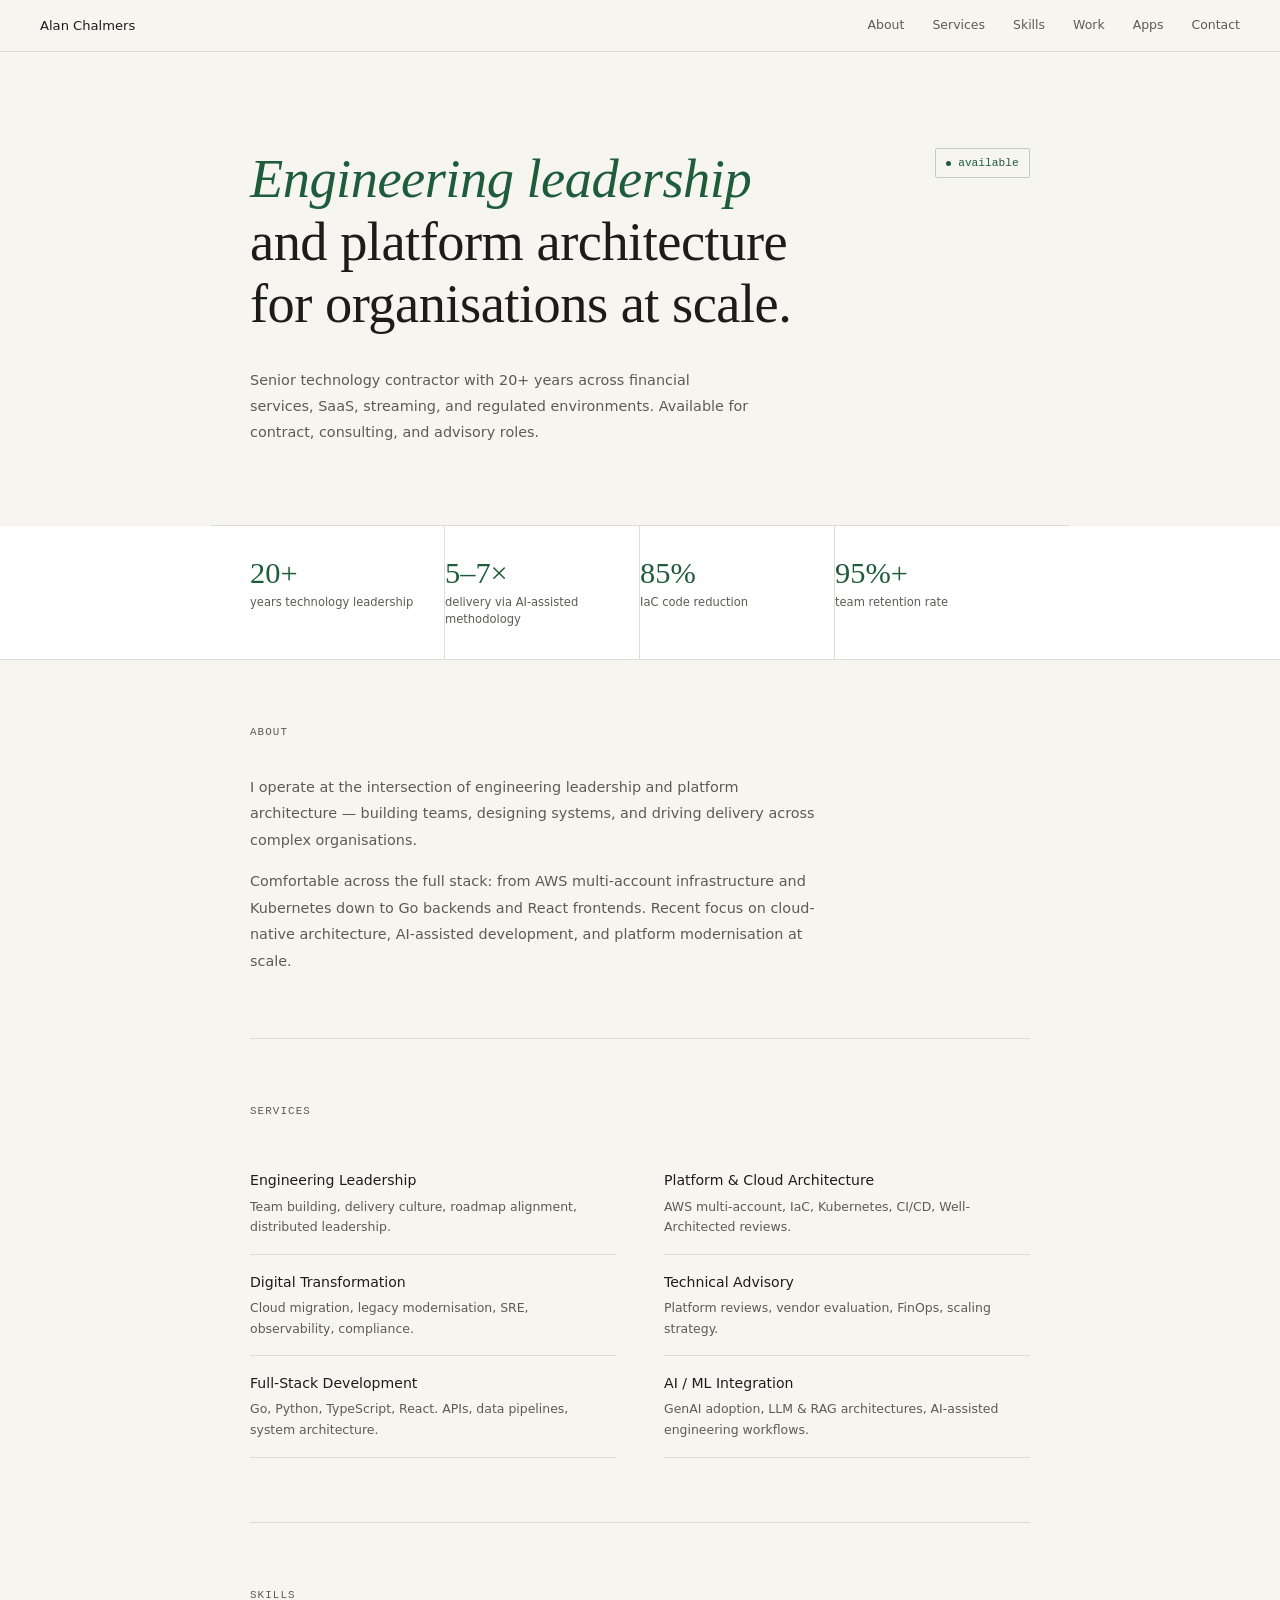
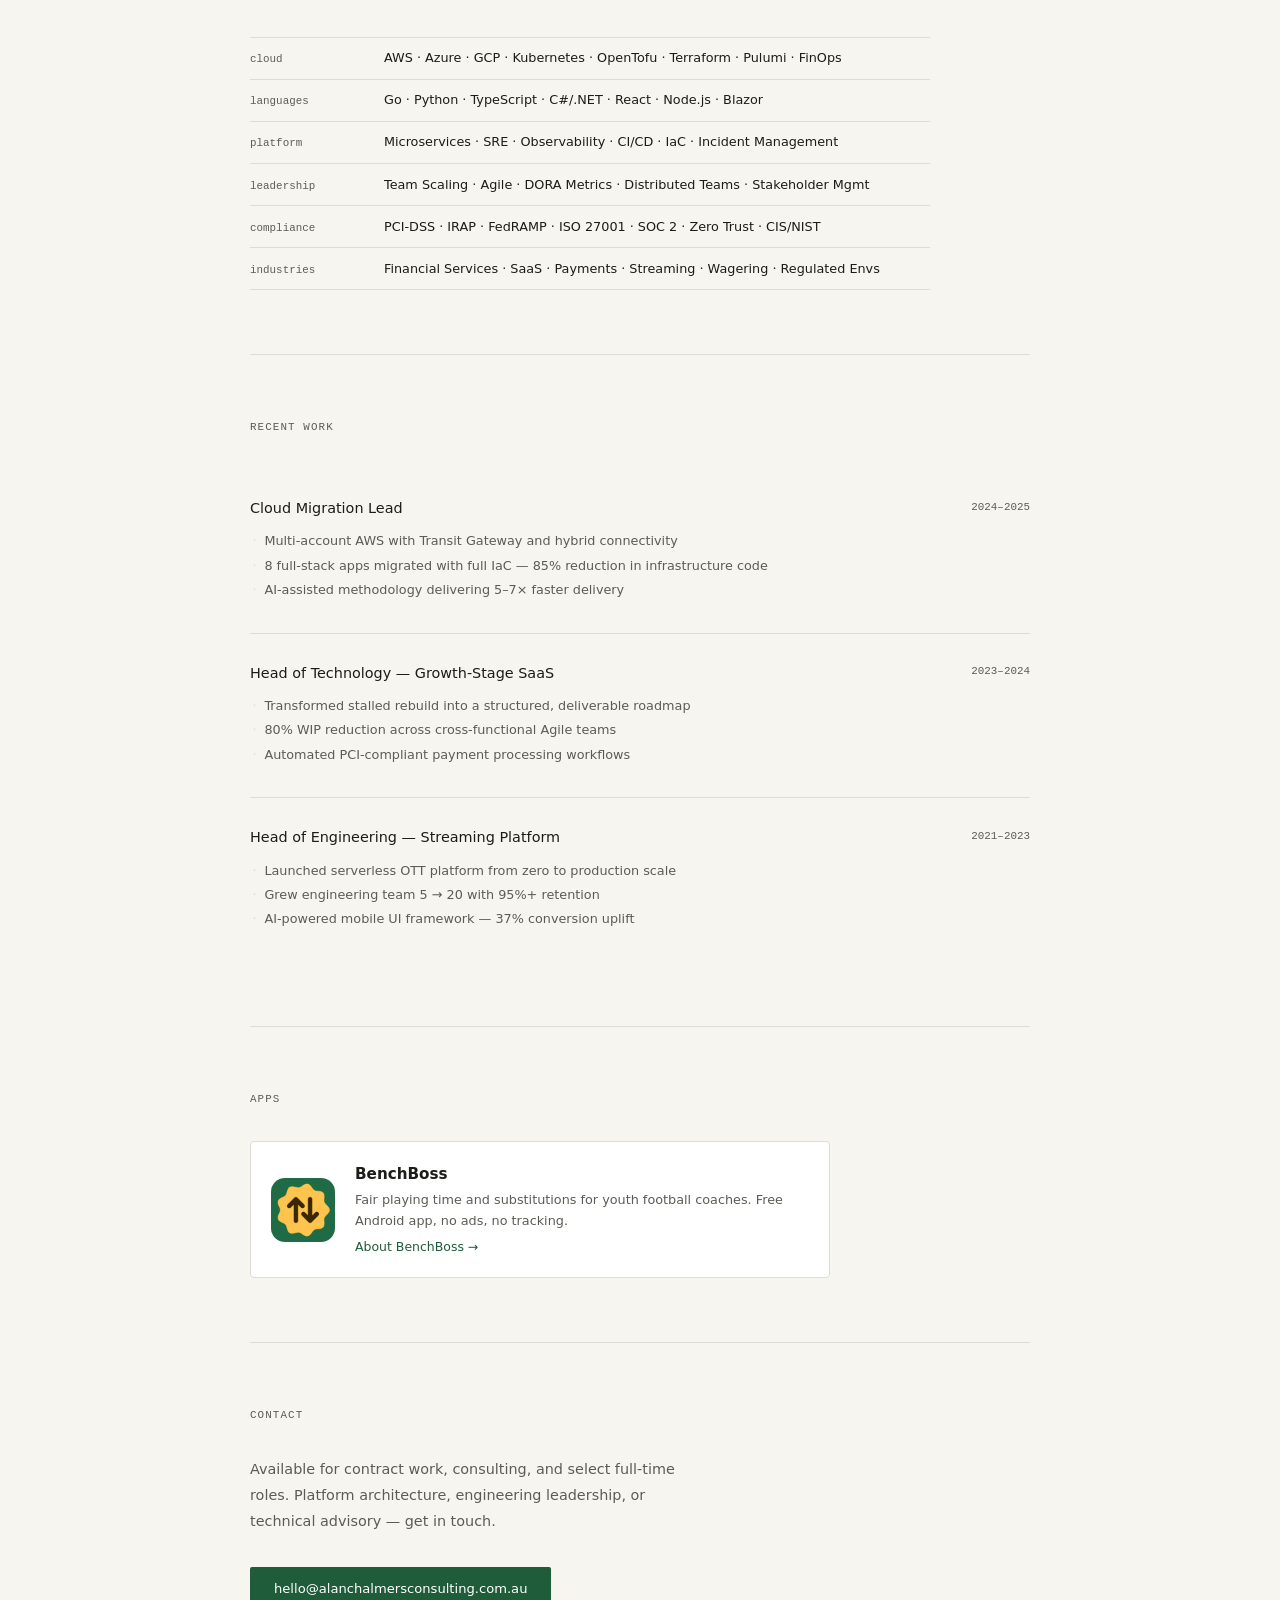
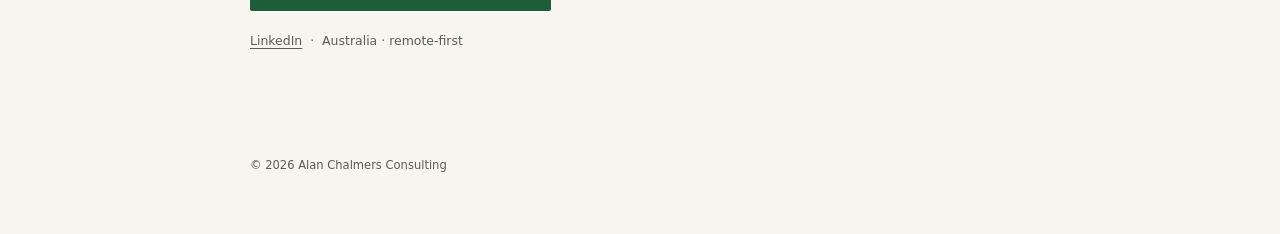
==== index.html @ 33524e74 "feat: add consulting home page and BenchBoss app and privacy pages Static site for alanchalmersconsu" ====
<!DOCTYPE html>
<html lang="en">
<head>
    <meta charset="UTF-8">
    <meta name="viewport" content="width=device-width, initial-scale=1.0">
    <title>Alan Chalmers — Engineering Leadership & Platform Architecture</title>
    <meta name="description" content="Senior technology contractor. Engineering leadership, platform architecture, cloud modernisation.">
    <link rel="stylesheet" href="/fonts/fonts.css">
    <style>
        :root {
            --bg:     #f6f5f0;
            --white:  #ffffff;
            --text:   #1c1c18;
            --muted:  #5c5c55;   /* ~6:1 on --bg */
            --faint:  #ddddd5;
            --accent: #1f5c3a;   /* forest green */
            --mono:   'JetBrains Mono', monospace;
        }

        * { margin: 0; padding: 0; box-sizing: border-box; }
        html { scroll-behavior: smooth; scroll-padding-top: 64px; }

        a:focus-visible, button:focus-visible {
            outline: 2px solid var(--accent);
            outline-offset: 3px;
            border-radius: 2px;
        }

        .skip-link {
            position: absolute; left: 1rem; top: -100px;
            background: var(--accent); color: #fff;
            padding: 0.5rem 1rem; z-index: 200; text-decoration: none;
            font-size: 0.85rem;
        }
        .skip-link:focus { top: 0.5rem; }

        @media (prefers-reduced-motion: reduce) {
            html { scroll-behavior: auto; }
            .dot { animation: none !important; }
        }

        body {
            font-family: 'Inter', -apple-system, system-ui, sans-serif;
            background: var(--bg);
            color: var(--text);
            font-size: 15px;
            line-height: 1.65;
        }

        /* ── Topbar ── */
        .topbar {
            position: sticky;
            top: 0;
            background: rgba(246,245,240,0.92);
            backdrop-filter: blur(8px);
            -webkit-backdrop-filter: blur(8px);
            border-bottom: 1px solid var(--faint);
            z-index: 100;
            padding: 0 2.5rem;
            display: flex;
            justify-content: space-between;
            align-items: center;
            height: 52px;
        }

        .topbar-name { font-size: 0.82rem; font-weight: 500; }

        .topbar-links { display: flex; gap: 1.75rem; }

        .topbar-links a {
            font-size: 0.78rem;
            color: var(--muted);
            text-decoration: none;
            transition: color 0.15s;
        }

        .topbar-links a:hover { color: var(--text); }

        /* ── Hero ── */
        .hero {
            max-width: 860px;
            margin: 0 auto;
            padding: 6rem 2.5rem 5rem;
            border-bottom: 1px solid var(--faint);
        }

        .hero-top {
            display: flex;
            justify-content: space-between;
            align-items: flex-start;
            gap: 2rem;
            margin-bottom: 2rem;
        }

        h1 {
            font-family: 'DM Serif Display', Georgia, serif;
            font-size: clamp(2.2rem, 4.5vw, 3.4rem);
            font-weight: 400;
            letter-spacing: -0.5px;
            line-height: 1.15;
            color: var(--text);
            max-width: 600px;
        }

        h1 em {
            font-style: italic;
            color: var(--accent);
        }

        .hero-sub {
            font-size: 0.9rem;
            color: var(--muted);
            max-width: 500px;
            line-height: 1.8;
        }

        .avail {
            display: inline-flex;
            align-items: center;
            gap: 0.45rem;
            font-family: var(--mono);
            font-size: 0.7rem;
            color: var(--accent);
            border: 1px solid rgba(31,92,58,0.25);
            padding: 0.3rem 0.65rem;
            border-radius: 2px;
            flex-shrink: 0;
        }

        .dot {
            width: 5px; height: 5px;
            border-radius: 50%;
            background: var(--accent);
            animation: blink 2.2s ease-in-out infinite;
        }

        @keyframes blink { 0%,100%{opacity:1} 50%{opacity:0.3} }

        /* ── Metrics band ── */
        .metrics-band {
            background: var(--white);
            border-bottom: 1px solid var(--faint);
        }

        .metrics-inner {
            max-width: 860px;
            margin: 0 auto;
            padding: 0 2.5rem;
            display: grid;
            grid-template-columns: repeat(4, 1fr);
        }

        .metric {
            padding: 2rem 1.5rem 2rem 0;
            border-right: 1px solid var(--faint);
        }

        .metric:first-child { padding-left: 0; }
        .metric:last-child { border-right: none; }

        .metric-val {
            font-family: 'DM Serif Display', Georgia, serif;
            font-size: 1.9rem;
            color: var(--accent);
            line-height: 1;
            margin-bottom: 0.35rem;
        }

        .metric-desc {
            font-size: 0.72rem;
            color: var(--muted);
            line-height: 1.4;
        }

        /* ── Content ── */
        .content { max-width: 860px; margin: 0 auto; padding: 0 2.5rem; }

        .section {
            padding: 4rem 0;
            border-bottom: 1px solid var(--faint);
        }

        .section:last-child { border-bottom: none; }

        .section-label {
            font-family: var(--mono);
            font-size: 0.68rem;
            letter-spacing: 0.1em;
            text-transform: uppercase;
            font-weight: 400;
            color: var(--muted);
            margin-bottom: 2rem;
        }

        .about-text { font-size: 0.9rem; color: var(--muted); line-height: 1.85; max-width: 580px; }
        .about-text + .about-text { margin-top: 0.9rem; }

        .svc-list { list-style: none; display: grid; grid-template-columns: 1fr 1fr; gap: 0 3rem; }

        .svc-item { padding: 1rem 0; border-bottom: 1px solid var(--faint); }

        .svc-name { font-size: 0.88rem; font-weight: 500; margin-bottom: 0.25rem; }

        .svc-desc { font-size: 0.78rem; color: var(--muted); line-height: 1.65; }

        .skill-rows { max-width: 680px; }

        .skill-row {
            display: flex;
            gap: 1.5rem;
            padding: 0.6rem 0;
            border-bottom: 1px solid var(--faint);
            font-size: 0.8rem;
            align-items: baseline;
        }

        .skill-row:first-child { border-top: 1px solid var(--faint); }

        .skill-key { font-family: var(--mono); font-size: 0.68rem; color: var(--muted); width: 110px; flex-shrink: 0; }

        .skill-val { color: var(--text); }

        .work-item { padding: 1.75rem 0; border-bottom: 1px solid var(--faint); display: grid; grid-template-columns: 1fr 90px; gap: 0 1.5rem; }
        .work-item:first-child { padding-top: 0; }
        .work-item:last-child { border-bottom: none; }

        .work-role { font-size: 0.9rem; font-weight: 500; margin-bottom: 0.65rem; }

        .work-period { font-family: var(--mono); font-size: 0.68rem; color: var(--muted); text-align: right; padding-top: 0.1rem; }

        .work-bullets { list-style: none; grid-column: 1; }

        .work-bullets li {
            font-size: 0.8rem;
            color: var(--muted);
            margin-bottom: 0.25rem;
            padding-left: 0.9rem;
            position: relative;
            line-height: 1.6;
        }

        .work-bullets li::before { content: "·"; position: absolute; left: 0.15rem; color: var(--faint); }

        .contact-intro { font-size: 0.9rem; color: var(--muted); line-height: 1.8; max-width: 460px; margin-bottom: 2rem; }

        .contact-btn {
            display: inline-block;
            font-size: 0.82rem;
            font-weight: 500;
            color: #fff;
            background: var(--accent);
            padding: 0.7rem 1.5rem;
            border: none;
            cursor: pointer;
            border-radius: 2px;
            transition: opacity 0.15s;
        }

        .contact-btn:hover { opacity: 0.85; }
        a.contact-btn { text-decoration: none; overflow-wrap: anywhere; max-width: 100%; }

        .contact-meta { margin-top: 1.25rem; font-size: 0.78rem; color: var(--muted); }

        .contact-meta a { color: var(--muted); text-decoration: underline; text-underline-offset: 3px; }

        /* ── Apps ── */
        .app-card {
            display: flex; gap: 1.25rem; align-items: center;
            max-width: 580px; padding: 1.25rem;
            background: var(--white); border: 1px solid var(--faint); border-radius: 4px;
            color: var(--text); text-decoration: none;
        }
        .app-card:hover { border-color: var(--accent); }
        .app-card img { width: 64px; height: 64px; border-radius: 14px; flex-shrink: 0; }
        .app-name { font-size: 0.95rem; font-weight: 600; margin-bottom: 0.2rem; }
        .app-desc { font-size: 0.8rem; color: var(--muted); line-height: 1.6; }
        .app-more { font-size: 0.78rem; color: var(--accent); margin-top: 0.35rem; font-weight: 500; }

        footer { max-width: 860px; margin: 0 auto; padding: 2.5rem 2.5rem 4rem; font-size: 0.72rem; color: var(--muted); }

        @media (max-width: 640px) {
            .topbar { padding: 0 1.25rem; }
            .topbar-links { gap: 1rem; }
            .topbar-links a:not(.keep) { display: none; }
            .app-card { align-items: flex-start; }
            .app-card img { width: 52px; height: 52px; border-radius: 12px; }
            .hero { padding: 4rem 1.5rem 3rem; }
            .hero-top { flex-direction: column; gap: 1rem; }
            .metrics-inner { grid-template-columns: 1fr 1fr; }
            .metric { padding: 1.5rem 1rem 1.5rem 0; }
            .content { padding: 0 1.5rem; }
            .svc-list { grid-template-columns: 1fr; }
            .work-item { grid-template-columns: 1fr; }
            .work-period { text-align: left; }
        }
    </style>
</head>
<body>

<a class="skip-link" href="#main">Skip to content</a>

<header class="topbar">
    <span class="topbar-name">Alan Chalmers</span>
    <nav class="topbar-links" aria-label="Sections">
        <a href="#about">About</a>
        <a href="#services">Services</a>
        <a href="#skills">Skills</a>
        <a href="#work">Work</a>
        <a href="#apps" class="keep">Apps</a>
        <a href="#contact" class="keep">Contact</a>
    </nav>
</header>

<main id="main">
<div class="hero">
    <div class="hero-top">
        <h1><em>Engineering leadership</em><br>and platform architecture<br>for organisations at scale.</h1>
        <div class="avail"><span class="dot"></span>available</div>
    </div>
    <p class="hero-sub">Senior technology contractor with 20+ years across financial services, SaaS, streaming, and regulated environments. Available for contract, consulting, and advisory roles.</p>
</div>

<div class="metrics-band">
    <div class="metrics-inner">
        <div class="metric"><div class="metric-val">20+</div><div class="metric-desc">years technology leadership</div></div>
        <div class="metric"><div class="metric-val">5–7×</div><div class="metric-desc">delivery via AI-assisted methodology</div></div>
        <div class="metric"><div class="metric-val">85%</div><div class="metric-desc">IaC code reduction</div></div>
        <div class="metric"><div class="metric-val">95%+</div><div class="metric-desc">team retention rate</div></div>
    </div>
</div>

<div class="content">

    <div class="section" id="about">
        <h2 class="section-label">About</h2>
        <p class="about-text">I operate at the intersection of engineering leadership and platform architecture — building teams, designing systems, and driving delivery across complex organisations.</p>
        <p class="about-text">Comfortable across the full stack: from AWS multi-account infrastructure and Kubernetes down to Go backends and React frontends. Recent focus on cloud-native architecture, AI-assisted development, and platform modernisation at scale.</p>
    </div>

    <div class="section" id="services">
        <h2 class="section-label">Services</h2>
        <ul class="svc-list">
            <li class="svc-item"><div class="svc-name">Engineering Leadership</div><div class="svc-desc">Team building, delivery culture, roadmap alignment, distributed leadership.</div></li>
            <li class="svc-item"><div class="svc-name">Platform & Cloud Architecture</div><div class="svc-desc">AWS multi-account, IaC, Kubernetes, CI/CD, Well-Architected reviews.</div></li>
            <li class="svc-item"><div class="svc-name">Digital Transformation</div><div class="svc-desc">Cloud migration, legacy modernisation, SRE, observability, compliance.</div></li>
            <li class="svc-item"><div class="svc-name">Technical Advisory</div><div class="svc-desc">Platform reviews, vendor evaluation, FinOps, scaling strategy.</div></li>
            <li class="svc-item"><div class="svc-name">Full-Stack Development</div><div class="svc-desc">Go, Python, TypeScript, React. APIs, data pipelines, system architecture.</div></li>
            <li class="svc-item"><div class="svc-name">AI / ML Integration</div><div class="svc-desc">GenAI adoption, LLM & RAG architectures, AI-assisted engineering workflows.</div></li>
        </ul>
    </div>

    <div class="section" id="skills">
        <h2 class="section-label">Skills</h2>
        <div class="skill-rows">
            <div class="skill-row"><span class="skill-key">cloud</span><span class="skill-val">AWS · Azure · GCP · Kubernetes · OpenTofu · Terraform · Pulumi · FinOps</span></div>
            <div class="skill-row"><span class="skill-key">languages</span><span class="skill-val">Go · Python · TypeScript · C#/.NET · React · Node.js · Blazor</span></div>
            <div class="skill-row"><span class="skill-key">platform</span><span class="skill-val">Microservices · SRE · Observability · CI/CD · IaC · Incident Management</span></div>
            <div class="skill-row"><span class="skill-key">leadership</span><span class="skill-val">Team Scaling · Agile · DORA Metrics · Distributed Teams · Stakeholder Mgmt</span></div>
            <div class="skill-row"><span class="skill-key">compliance</span><span class="skill-val">PCI-DSS · IRAP · FedRAMP · ISO 27001 · SOC 2 · Zero Trust · CIS/NIST</span></div>
            <div class="skill-row"><span class="skill-key">industries</span><span class="skill-val">Financial Services · SaaS · Payments · Streaming · Wagering · Regulated Envs</span></div>
        </div>
    </div>

    <div class="section" id="work">
        <h2 class="section-label">Recent Work</h2>
        <div class="work-item">
            <div class="work-role">Cloud Migration Lead</div>
            <div class="work-period">2024–2025</div>
            <ul class="work-bullets">
                <li>Multi-account AWS with Transit Gateway and hybrid connectivity</li>
                <li>8 full-stack apps migrated with full IaC — 85% reduction in infrastructure code</li>
                <li>AI-assisted methodology delivering 5–7× faster delivery</li>
            </ul>
        </div>
        <div class="work-item">
            <div class="work-role">Head of Technology — Growth-Stage SaaS</div>
            <div class="work-period">2023–2024</div>
            <ul class="work-bullets">
                <li>Transformed stalled rebuild into a structured, deliverable roadmap</li>
                <li>80% WIP reduction across cross-functional Agile teams</li>
                <li>Automated PCI-compliant payment processing workflows</li>
            </ul>
        </div>
        <div class="work-item">
            <div class="work-role">Head of Engineering — Streaming Platform</div>
            <div class="work-period">2021–2023</div>
            <ul class="work-bullets">
                <li>Launched serverless OTT platform from zero to production scale</li>
                <li>Grew engineering team 5 → 20 with 95%+ retention</li>
                <li>AI-powered mobile UI framework — 37% conversion uplift</li>
            </ul>
        </div>
    </div>

    <div class="section" id="apps">
        <h2 class="section-label">Apps</h2>
        <a class="app-card" href="/benchboss/">
            <img src="/benchboss/icon-192.png" alt="" width="64" height="64">
            <div>
                <div class="app-name">BenchBoss</div>
                <div class="app-desc">Fair playing time and substitutions for youth football coaches. Free Android app, no ads, no tracking.</div>
                <div class="app-more">About BenchBoss →</div>
            </div>
        </a>
    </div>

    <div class="section" id="contact">
        <h2 class="section-label">Contact</h2>
        <p class="contact-intro">Available for contract work, consulting, and select full-time roles. Platform architecture, engineering leadership, or technical advisory — get in touch.</p>
        <a class="contact-btn" href="mailto:hello@alanchalmersconsulting.com.au">hello@alanchalmersconsulting.com.au</a>
        <div class="contact-meta">
            <a href="https://www.linkedin.com/in/alanchalmers" rel="noopener">LinkedIn</a>
            &nbsp;·&nbsp; Australia · remote-first
        </div>
    </div>

</div>
</main>

<footer>&copy; 2026 Alan Chalmers Consulting</footer>

</body>
</html>
---- fonts/fonts.css ----
/* Self-hosted fonts (SIL OFL 1.1, see LICENSE.txt). No third-party requests. */
@font-face { font-family: 'Inter'; font-style: normal; font-weight: 400; font-display: swap; src: url('/fonts/inter-latin-400-normal.woff2') format('woff2'); }
@font-face { font-family: 'Inter'; font-style: normal; font-weight: 500; font-display: swap; src: url('/fonts/inter-latin-500-normal.woff2') format('woff2'); }
@font-face { font-family: 'Inter'; font-style: normal; font-weight: 600; font-display: swap; src: url('/fonts/inter-latin-600-normal.woff2') format('woff2'); }
@font-face { font-family: 'DM Serif Display'; font-style: normal; font-weight: 400; font-display: swap; src: url('/fonts/dm-serif-display-latin-400-normal.woff2') format('woff2'); }
@font-face { font-family: 'DM Serif Display'; font-style: italic; font-weight: 400; font-display: swap; src: url('/fonts/dm-serif-display-latin-400-italic.woff2') format('woff2'); }
@font-face { font-family: 'JetBrains Mono'; font-style: normal; font-weight: 400; font-display: swap; src: url('/fonts/jetbrains-mono-latin-400-normal.woff2') format('woff2'); }
@font-face { font-family: 'Archivo'; font-style: normal; font-weight: 400; font-display: swap; src: url('/fonts/archivo-latin-400-normal.woff2') format('woff2'); }
@font-face { font-family: 'Archivo'; font-style: normal; font-weight: 600; font-display: swap; src: url('/fonts/archivo-latin-600-normal.woff2') format('woff2'); }
@font-face { font-family: 'Archivo'; font-style: normal; font-weight: 800; font-display: swap; src: url('/fonts/archivo-latin-800-normal.woff2') format('woff2'); }
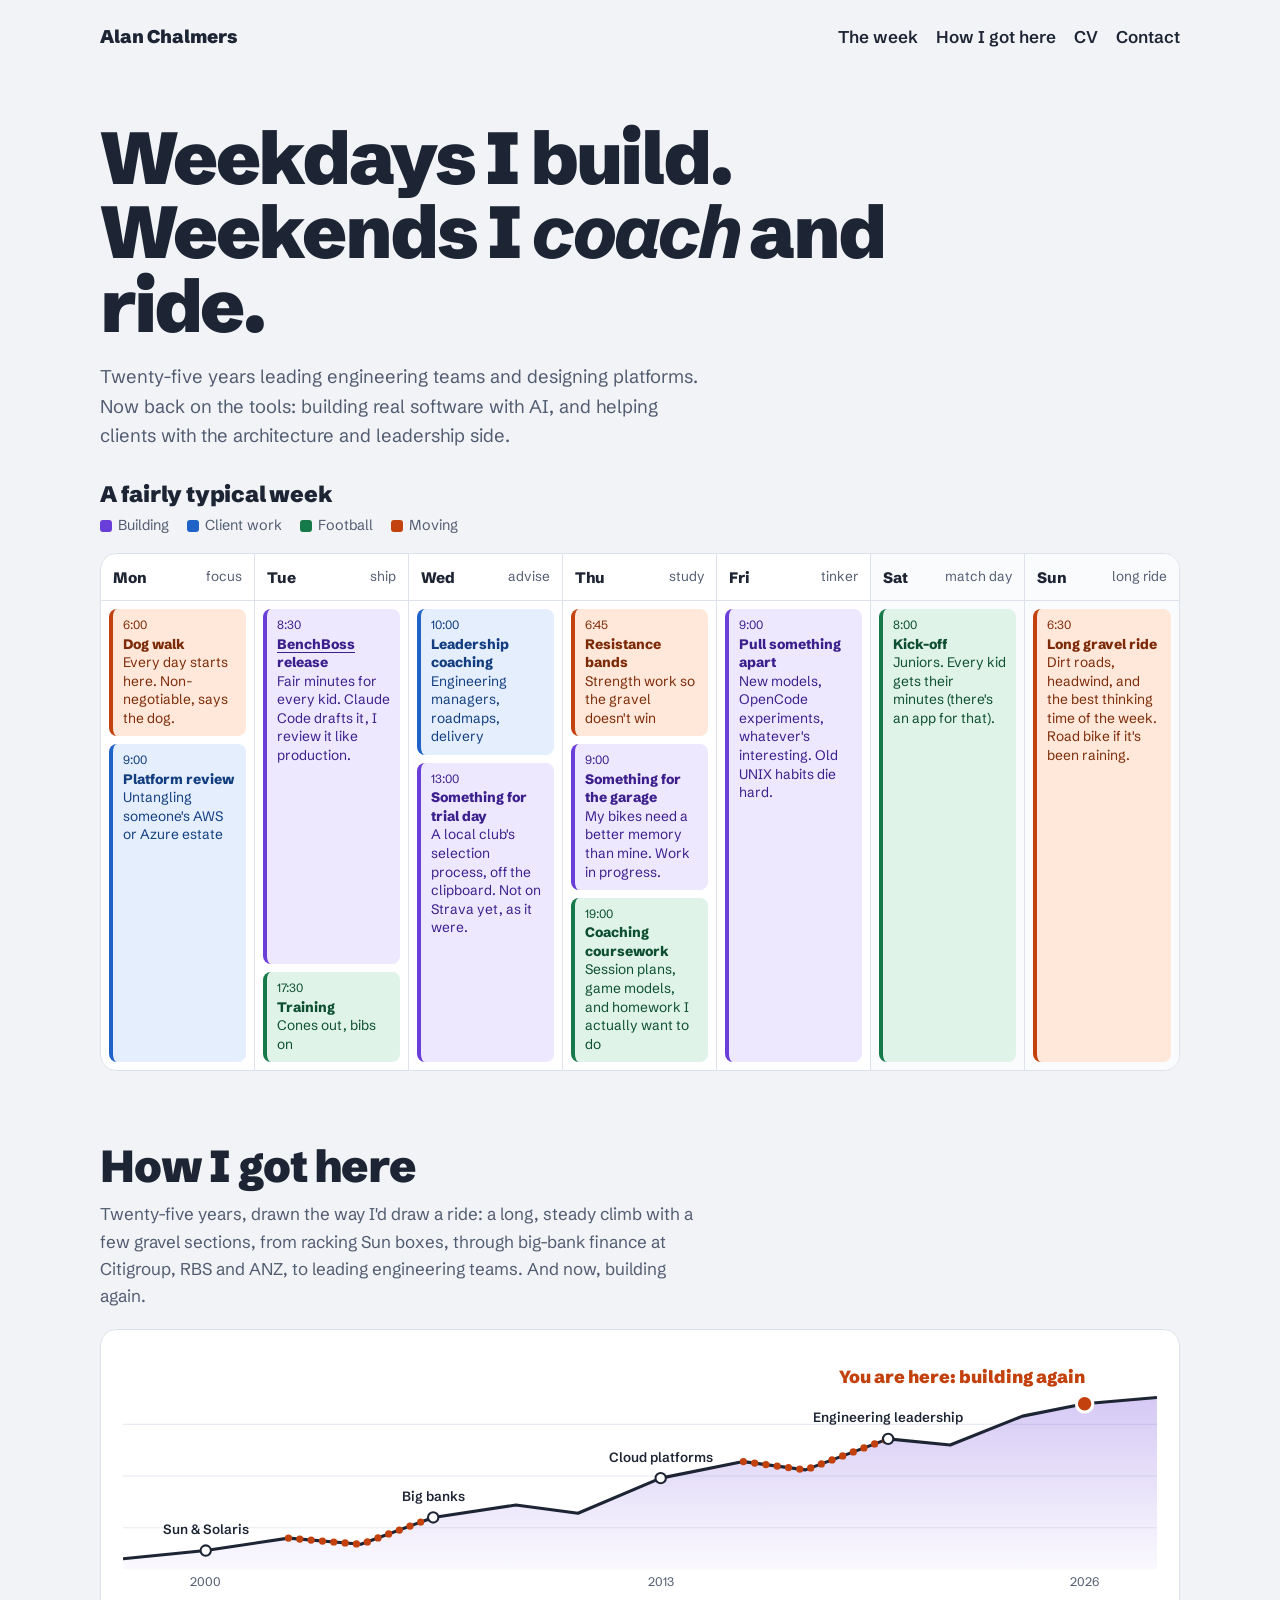
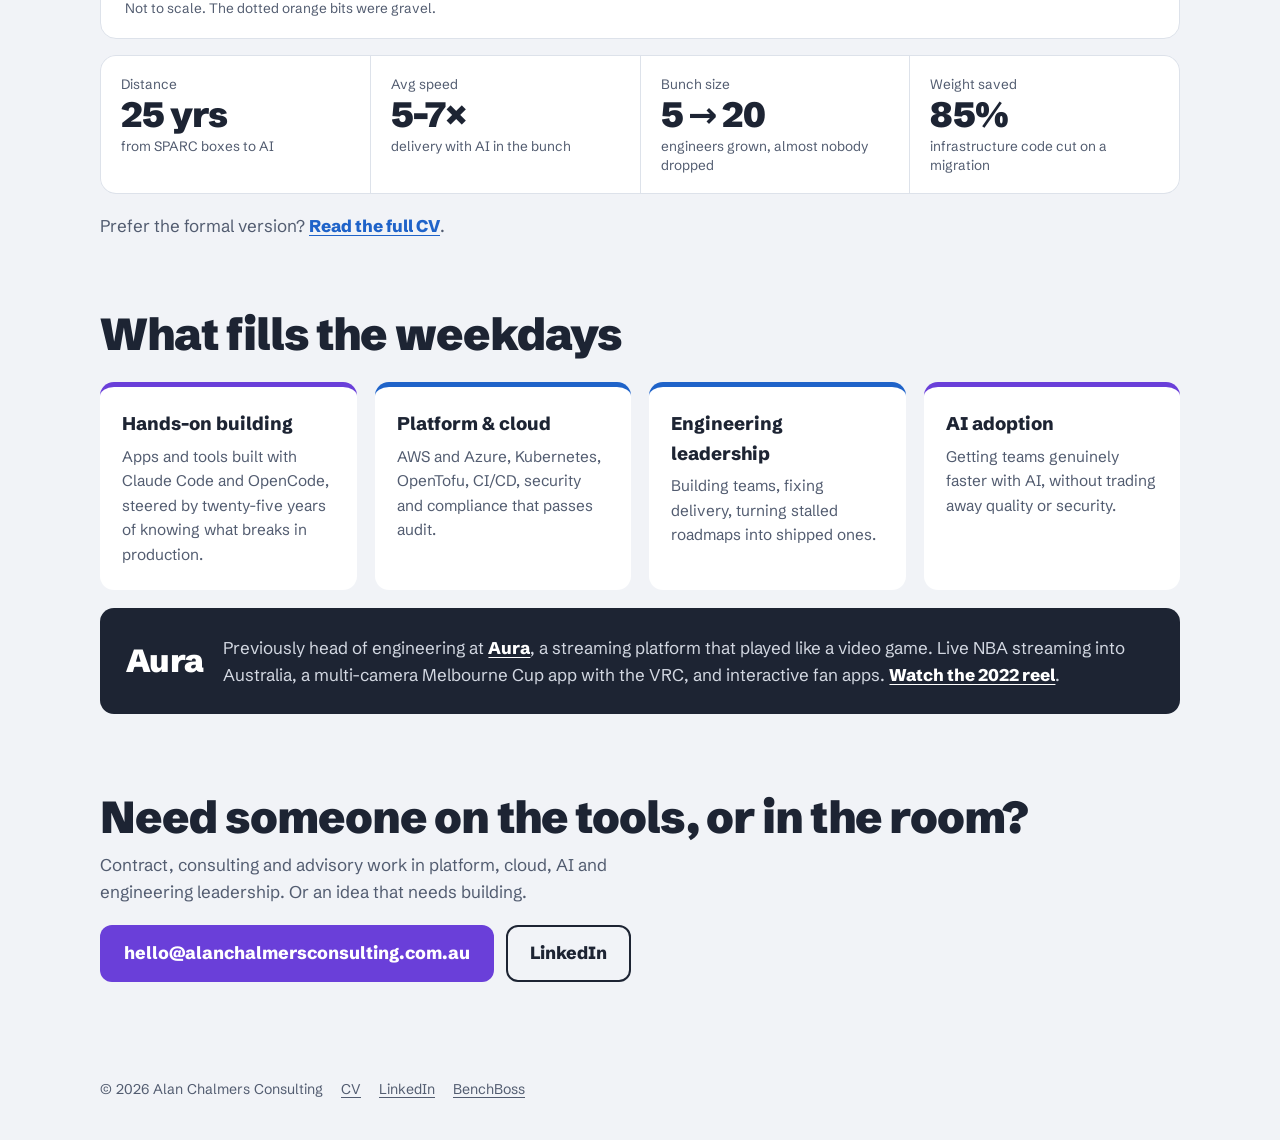
==== commit 3c9d9118: "feat: redesign home page and add CV page Replace the corporate home page with a weekly-calendar desi" ====
--- a/index.html
+++ b/index.html
@@ -1,423 +1,255 @@
 <!DOCTYPE html>
 <html lang="en">
 <head>
-    <meta charset="UTF-8">
-    <meta name="viewport" content="width=device-width, initial-scale=1.0">
-    <title>Alan Chalmers — Engineering Leadership & Platform Architecture</title>
-    <meta name="description" content="Senior technology contractor. Engineering leadership, platform architecture, cloud modernisation.">
-    <link rel="stylesheet" href="/fonts/fonts.css">
-    <style>
-        :root {
-            --bg:     #f6f5f0;
-            --white:  #ffffff;
-            --text:   #1c1c18;
-            --muted:  #5c5c55;   /* ~6:1 on --bg */
-            --faint:  #ddddd5;
-            --accent: #1f5c3a;   /* forest green */
-            --mono:   'JetBrains Mono', monospace;
-        }
-
-        * { margin: 0; padding: 0; box-sizing: border-box; }
-        html { scroll-behavior: smooth; scroll-padding-top: 64px; }
-
-        a:focus-visible, button:focus-visible {
-            outline: 2px solid var(--accent);
-            outline-offset: 3px;
-            border-radius: 2px;
-        }
-
-        .skip-link {
-            position: absolute; left: 1rem; top: -100px;
-            background: var(--accent); color: #fff;
-            padding: 0.5rem 1rem; z-index: 200; text-decoration: none;
-            font-size: 0.85rem;
-        }
-        .skip-link:focus { top: 0.5rem; }
-
-        @media (prefers-reduced-motion: reduce) {
-            html { scroll-behavior: auto; }
-            .dot { animation: none !important; }
-        }
-
-        body {
-            font-family: 'Inter', -apple-system, system-ui, sans-serif;
-            background: var(--bg);
-            color: var(--text);
-            font-size: 15px;
-            line-height: 1.65;
-        }
-
-        /* ── Topbar ── */
-        .topbar {
-            position: sticky;
-            top: 0;
-            background: rgba(246,245,240,0.92);
-            backdrop-filter: blur(8px);
-            -webkit-backdrop-filter: blur(8px);
-            border-bottom: 1px solid var(--faint);
-            z-index: 100;
-            padding: 0 2.5rem;
-            display: flex;
-            justify-content: space-between;
-            align-items: center;
-            height: 52px;
-        }
-
-        .topbar-name { font-size: 0.82rem; font-weight: 500; }
-
-        .topbar-links { display: flex; gap: 1.75rem; }
-
-        .topbar-links a {
-            font-size: 0.78rem;
-            color: var(--muted);
-            text-decoration: none;
-            transition: color 0.15s;
-        }
-
-        .topbar-links a:hover { color: var(--text); }
-
-        /* ── Hero ── */
-        .hero {
-            max-width: 860px;
-            margin: 0 auto;
-            padding: 6rem 2.5rem 5rem;
-            border-bottom: 1px solid var(--faint);
-        }
-
-        .hero-top {
-            display: flex;
-            justify-content: space-between;
-            align-items: flex-start;
-            gap: 2rem;
-            margin-bottom: 2rem;
-        }
-
-        h1 {
-            font-family: 'DM Serif Display', Georgia, serif;
-            font-size: clamp(2.2rem, 4.5vw, 3.4rem);
-            font-weight: 400;
-            letter-spacing: -0.5px;
-            line-height: 1.15;
-            color: var(--text);
-            max-width: 600px;
-        }
-
-        h1 em {
-            font-style: italic;
-            color: var(--accent);
-        }
-
-        .hero-sub {
-            font-size: 0.9rem;
-            color: var(--muted);
-            max-width: 500px;
-            line-height: 1.8;
-        }
-
-        .avail {
-            display: inline-flex;
-            align-items: center;
-            gap: 0.45rem;
-            font-family: var(--mono);
-            font-size: 0.7rem;
-            color: var(--accent);
-            border: 1px solid rgba(31,92,58,0.25);
-            padding: 0.3rem 0.65rem;
-            border-radius: 2px;
-            flex-shrink: 0;
-        }
-
-        .dot {
-            width: 5px; height: 5px;
-            border-radius: 50%;
-            background: var(--accent);
-            animation: blink 2.2s ease-in-out infinite;
-        }
-
-        @keyframes blink { 0%,100%{opacity:1} 50%{opacity:0.3} }
-
-        /* ── Metrics band ── */
-        .metrics-band {
-            background: var(--white);
-            border-bottom: 1px solid var(--faint);
-        }
-
-        .metrics-inner {
-            max-width: 860px;
-            margin: 0 auto;
-            padding: 0 2.5rem;
-            display: grid;
-            grid-template-columns: repeat(4, 1fr);
-        }
-
-        .metric {
-            padding: 2rem 1.5rem 2rem 0;
-            border-right: 1px solid var(--faint);
-        }
-
-        .metric:first-child { padding-left: 0; }
-        .metric:last-child { border-right: none; }
-
-        .metric-val {
-            font-family: 'DM Serif Display', Georgia, serif;
-            font-size: 1.9rem;
-            color: var(--accent);
-            line-height: 1;
-            margin-bottom: 0.35rem;
-        }
-
-        .metric-desc {
-            font-size: 0.72rem;
-            color: var(--muted);
-            line-height: 1.4;
-        }
-
-        /* ── Content ── */
-        .content { max-width: 860px; margin: 0 auto; padding: 0 2.5rem; }
-
-        .section {
-            padding: 4rem 0;
-            border-bottom: 1px solid var(--faint);
-        }
-
-        .section:last-child { border-bottom: none; }
-
-        .section-label {
-            font-family: var(--mono);
-            font-size: 0.68rem;
-            letter-spacing: 0.1em;
-            text-transform: uppercase;
-            font-weight: 400;
-            color: var(--muted);
-            margin-bottom: 2rem;
-        }
-
-        .about-text { font-size: 0.9rem; color: var(--muted); line-height: 1.85; max-width: 580px; }
-        .about-text + .about-text { margin-top: 0.9rem; }
-
-        .svc-list { list-style: none; display: grid; grid-template-columns: 1fr 1fr; gap: 0 3rem; }
-
-        .svc-item { padding: 1rem 0; border-bottom: 1px solid var(--faint); }
-
-        .svc-name { font-size: 0.88rem; font-weight: 500; margin-bottom: 0.25rem; }
-
-        .svc-desc { font-size: 0.78rem; color: var(--muted); line-height: 1.65; }
-
-        .skill-rows { max-width: 680px; }
-
-        .skill-row {
-            display: flex;
-            gap: 1.5rem;
-            padding: 0.6rem 0;
-            border-bottom: 1px solid var(--faint);
-            font-size: 0.8rem;
-            align-items: baseline;
-        }
-
-        .skill-row:first-child { border-top: 1px solid var(--faint); }
-
-        .skill-key { font-family: var(--mono); font-size: 0.68rem; color: var(--muted); width: 110px; flex-shrink: 0; }
-
-        .skill-val { color: var(--text); }
-
-        .work-item { padding: 1.75rem 0; border-bottom: 1px solid var(--faint); display: grid; grid-template-columns: 1fr 90px; gap: 0 1.5rem; }
-        .work-item:first-child { padding-top: 0; }
-        .work-item:last-child { border-bottom: none; }
-
-        .work-role { font-size: 0.9rem; font-weight: 500; margin-bottom: 0.65rem; }
-
-        .work-period { font-family: var(--mono); font-size: 0.68rem; color: var(--muted); text-align: right; padding-top: 0.1rem; }
-
-        .work-bullets { list-style: none; grid-column: 1; }
-
-        .work-bullets li {
-            font-size: 0.8rem;
-            color: var(--muted);
-            margin-bottom: 0.25rem;
-            padding-left: 0.9rem;
-            position: relative;
-            line-height: 1.6;
-        }
-
-        .work-bullets li::before { content: "·"; position: absolute; left: 0.15rem; color: var(--faint); }
-
-        .contact-intro { font-size: 0.9rem; color: var(--muted); line-height: 1.8; max-width: 460px; margin-bottom: 2rem; }
-
-        .contact-btn {
-            display: inline-block;
-            font-size: 0.82rem;
-            font-weight: 500;
-            color: #fff;
-            background: var(--accent);
-            padding: 0.7rem 1.5rem;
-            border: none;
-            cursor: pointer;
-            border-radius: 2px;
-            transition: opacity 0.15s;
-        }
-
-        .contact-btn:hover { opacity: 0.85; }
-        a.contact-btn { text-decoration: none; overflow-wrap: anywhere; max-width: 100%; }
-
-        .contact-meta { margin-top: 1.25rem; font-size: 0.78rem; color: var(--muted); }
-
-        .contact-meta a { color: var(--muted); text-decoration: underline; text-underline-offset: 3px; }
-
-        /* ── Apps ── */
-        .app-card {
-            display: flex; gap: 1.25rem; align-items: center;
-            max-width: 580px; padding: 1.25rem;
-            background: var(--white); border: 1px solid var(--faint); border-radius: 4px;
-            color: var(--text); text-decoration: none;
-        }
-        .app-card:hover { border-color: var(--accent); }
-        .app-card img { width: 64px; height: 64px; border-radius: 14px; flex-shrink: 0; }
-        .app-name { font-size: 0.95rem; font-weight: 600; margin-bottom: 0.2rem; }
-        .app-desc { font-size: 0.8rem; color: var(--muted); line-height: 1.6; }
-        .app-more { font-size: 0.78rem; color: var(--accent); margin-top: 0.35rem; font-weight: 500; }
-
-        footer { max-width: 860px; margin: 0 auto; padding: 2.5rem 2.5rem 4rem; font-size: 0.72rem; color: var(--muted); }
-
-        @media (max-width: 640px) {
-            .topbar { padding: 0 1.25rem; }
-            .topbar-links { gap: 1rem; }
-            .topbar-links a:not(.keep) { display: none; }
-            .app-card { align-items: flex-start; }
-            .app-card img { width: 52px; height: 52px; border-radius: 12px; }
-            .hero { padding: 4rem 1.5rem 3rem; }
-            .hero-top { flex-direction: column; gap: 1rem; }
-            .metrics-inner { grid-template-columns: 1fr 1fr; }
-            .metric { padding: 1.5rem 1rem 1.5rem 0; }
-            .content { padding: 0 1.5rem; }
-            .svc-list { grid-template-columns: 1fr; }
-            .work-item { grid-template-columns: 1fr; }
-            .work-period { text-align: left; }
-        }
-    </style>
+<meta charset="UTF-8">
+<meta name="viewport" content="width=device-width, initial-scale=1.0">
+<title>Alan Chalmers: engineering leader, back on the tools</title>
+<meta name="description" content="Twenty-five years leading engineering teams and designing platforms. Now building real software with AI, and helping clients with architecture and leadership.">
+<link rel="stylesheet" href="/fonts/fonts.css">
+<style>
+:root{
+  --paper:#FFFFFF; --wash:#F1F3F7; --ink:#1D2433; --muted:#525C70; --rule:#DDE2EA;
+  --build:#6A3FD9; --build-bg:#EEE8FF;
+  --client:#1F63C9; --client-bg:#E4EEFC;
+  --pitch:#16794A; --pitch-bg:#DFF3E8;
+  --ride:#C2410C; --ride-bg:#FFE8DA;
+}
+*{box-sizing:border-box;margin:0;padding:0}
+body{font-family:'Schibsted Grotesk',system-ui,-apple-system,sans-serif;background:var(--wash);color:var(--ink);line-height:1.6;font-size:17px}
+a{color:var(--client);text-underline-offset:3px}
+a:focus-visible{outline:3px solid var(--build);outline-offset:3px;border-radius:4px}
+.skip-link{position:absolute;left:1rem;top:-100px;background:var(--build);color:#fff;padding:.5rem 1rem;z-index:10;font-weight:800;border-radius:6px}
+.skip-link:focus{top:.5rem}
+.wrap{max-width:1120px;margin:0 auto;padding:0 20px}
+
+.top{display:flex;justify-content:space-between;align-items:center;padding:22px 0;flex-wrap:wrap;gap:10px}
+.top .name{font-weight:900;font-size:1.15rem;color:var(--ink);text-decoration:none}
+.top ul{list-style:none;display:flex;flex-wrap:wrap;gap:6px 18px}
+.top ul a{color:var(--ink);text-decoration:none;font-weight:600}
+.top ul a:hover{color:var(--build);text-decoration:underline}
+
+.hero{padding:48px 0 32px;max-width:820px}
+.hero h1{font-size:clamp(2.5rem,7vw,4.6rem);font-weight:900;line-height:1;letter-spacing:-.03em}
+.hero h1 i{font-style:italic;font-weight:800}
+.hero p{margin-top:20px;font-size:1.15rem;color:var(--muted);max-width:56ch}
+
+section{padding:72px 0 0}
+h2{font-size:clamp(1.9rem,4.5vw,2.8rem);font-weight:900;letter-spacing:-.02em;line-height:1.05}
+#week{padding-top:0}
+#week h2{font-size:1.4rem;letter-spacing:-.01em}
+.lede{color:var(--muted);max-width:60ch;margin-top:10px}
+
+.key{display:flex;flex-wrap:wrap;gap:8px 18px;list-style:none;margin:8px 0 16px;font-size:.9rem;color:var(--muted)}
+.key li{display:flex;align-items:center;gap:6px}
+.key span{width:12px;height:12px;border-radius:3px;display:inline-block}
+
+.week{display:grid;grid-template-columns:repeat(7,1fr);background:var(--paper);border:1px solid var(--rule);border-radius:16px;overflow:hidden}
+.day{border-right:1px solid var(--rule);display:flex;flex-direction:column;min-height:380px}
+.day:last-child{border-right:0}
+.day h3{font-size:.95rem;font-weight:800;padding:12px 12px 10px;border-bottom:1px solid var(--rule);display:flex;justify-content:space-between;gap:6px}
+.day h3 small{font-weight:400;color:var(--muted);font-size:.85rem}
+.day.weekend{background:#FAFBFC}
+.slots{padding:8px;display:flex;flex-direction:column;gap:8px;flex:1}
+.ev{border-radius:8px;padding:8px 10px;font-size:.86rem;line-height:1.35;border-left:4px solid}
+.ev time{display:block;font-size:.75rem;margin-bottom:2px}
+.ev b{display:block;font-weight:800}
+.build{background:var(--build-bg);border-color:var(--build);color:#3B1F8C}
+.client{background:var(--client-bg);border-color:var(--client);color:#123E80}
+.pitch{background:var(--pitch-bg);border-color:var(--pitch);color:#0D4F30}
+.ride{background:var(--ride-bg);border-color:var(--ride);color:#7C2A07}
+.ev a{color:inherit}
+.tall{flex:1}
+
+.route{background:var(--paper);border:1px solid var(--rule);border-radius:16px;padding:22px 22px 12px;margin-top:20px}
+.route svg{width:100%;height:auto;display:block}
+.route svg text{font-family:'Schibsted Grotesk',system-ui,sans-serif;font-size:13px;font-weight:600;fill:var(--ink)}
+.route svg .yr{fill:var(--muted);font-weight:400;font-size:12px}
+.route svg .you{font-weight:900;font-size:17px;fill:var(--ride)}
+.route figcaption{font-size:.85rem;color:var(--muted);padding:8px 2px 6px}
+.stages{display:none;list-style:none;margin-top:6px;border-top:1px solid var(--rule)}
+.stages li{padding:8px 0;border-bottom:1px solid var(--rule);font-size:.95rem}
+.stages li b{display:inline-block;min-width:3.2rem;color:var(--muted);font-weight:600}
+.stages li:last-child{border:0;color:var(--ride);font-weight:800}
+.summary{display:grid;grid-template-columns:repeat(4,1fr);gap:1px;background:var(--rule);border:1px solid var(--rule);border-radius:16px;overflow:hidden;margin-top:16px}
+.summary div{background:var(--paper);padding:18px 20px}
+.summary dt{font-size:.85rem;color:var(--muted)}
+.summary dd{font-weight:900;font-size:2.2rem;line-height:1.05;letter-spacing:-.02em;margin-top:2px}
+.summary dd small{display:block;font-weight:400;font-size:.85rem;color:var(--muted);letter-spacing:0;margin-top:4px;line-height:1.35}
+.cv-link{margin-top:18px;color:var(--muted)}
+.cv-link a{font-weight:800}
+
+.cols{display:grid;grid-template-columns:repeat(4,1fr);gap:18px;margin-top:24px}
+.col{background:var(--paper);border-radius:14px;padding:22px;border-top:5px solid}
+.col h3{font-size:1.15rem;font-weight:800}
+.col p{color:var(--muted);font-size:.96rem;margin-top:6px}
+.col.b{border-color:var(--build)} .col.c{border-color:var(--client)}
+
+.aura{margin-top:18px;background:var(--ink);color:#fff;border-radius:14px;padding:26px;display:flex;gap:20px;align-items:center;flex-wrap:wrap}
+.aura h3{font-size:2rem;font-weight:900;letter-spacing:-.02em}
+.aura p{flex:1;min-width:260px;color:#D3D8E2}
+.aura a{color:#fff;font-weight:700}
+.aura a:focus-visible{outline-color:#fff}
+
+.contact{padding:80px 0 96px}
+.contact p{color:var(--muted);margin-top:10px;max-width:52ch}
+.actions{display:flex;flex-wrap:wrap;gap:12px;margin-top:20px;align-items:center}
+.btn{display:inline-block;max-width:100%;min-width:0;background:var(--build);color:#fff;font-weight:800;padding:14px 24px;border-radius:12px;text-decoration:none;overflow-wrap:anywhere;font-size:clamp(.95rem,3.5vw,1.1rem)}
+.btn:hover{background:#5530B8}
+.btn.ghost{background:transparent;color:var(--ink);border:2px solid var(--ink);padding:12px 22px}
+.btn.ghost:hover{background:var(--paper)}
+
+footer{padding:0 0 40px;color:var(--muted);font-size:.88rem}
+footer ul{list-style:none;display:flex;flex-wrap:wrap;gap:6px 18px}
+footer a{color:var(--muted)}
+
+@media (max-width:900px){
+  .week{grid-template-columns:1fr}
+  .day{border-right:0;border-bottom:1px solid var(--rule);min-height:0}
+  .day:last-child{border-bottom:0}
+  .tall{flex:none}
+  .cols{grid-template-columns:1fr 1fr}
+  .summary{grid-template-columns:1fr 1fr}
+}
+@media (max-width:620px){
+  .route svg .lbl{display:none}
+  .stages{display:block}
+}
+@media (max-width:520px){
+  body{font-size:16px}
+  .cols{grid-template-columns:1fr}
+}
+</style>
 </head>
 <body>
-
 <a class="skip-link" href="#main">Skip to content</a>
-
-<header class="topbar">
-    <span class="topbar-name">Alan Chalmers</span>
-    <nav class="topbar-links" aria-label="Sections">
-        <a href="#about">About</a>
-        <a href="#services">Services</a>
-        <a href="#skills">Skills</a>
-        <a href="#work">Work</a>
-        <a href="#apps" class="keep">Apps</a>
-        <a href="#contact" class="keep">Contact</a>
-    </nav>
+<div class="wrap">
+<header>
+  <nav class="top" aria-label="Main">
+    <a class="name" href="/">Alan Chalmers</a>
+    <ul>
+      <li><a href="#week">The week</a></li>
+      <li><a href="#route">How I got here</a></li>
+      <li><a href="/cv/">CV</a></li>
+      <li><a href="#contact">Contact</a></li>
+    </ul>
+  </nav>
 </header>
 
 <main id="main">
 <div class="hero">
-    <div class="hero-top">
-        <h1><em>Engineering leadership</em><br>and platform architecture<br>for organisations at scale.</h1>
-        <div class="avail"><span class="dot"></span>available</div>
-    </div>
-    <p class="hero-sub">Senior technology contractor with 20+ years across financial services, SaaS, streaming, and regulated environments. Available for contract, consulting, and advisory roles.</p>
+  <h1>Weekdays I build. Weekends I <i>coach</i> and ride.</h1>
+  <p>Twenty-five years leading engineering teams and designing platforms. Now back on the tools: building real software with AI, and helping clients with the architecture and leadership side.</p>
 </div>
 
-<div class="metrics-band">
-    <div class="metrics-inner">
-        <div class="metric"><div class="metric-val">20+</div><div class="metric-desc">years technology leadership</div></div>
-        <div class="metric"><div class="metric-val">5–7×</div><div class="metric-desc">delivery via AI-assisted methodology</div></div>
-        <div class="metric"><div class="metric-val">85%</div><div class="metric-desc">IaC code reduction</div></div>
-        <div class="metric"><div class="metric-val">95%+</div><div class="metric-desc">team retention rate</div></div>
-    </div>
+<section id="week" aria-labelledby="week-h">
+  <h2 id="week-h">A fairly typical week</h2>
+  <ul class="key" aria-label="Colour key">
+    <li><span style="background:var(--build)"></span>Building</li>
+    <li><span style="background:var(--client)"></span>Client work</li>
+    <li><span style="background:var(--pitch)"></span>Football</li>
+    <li><span style="background:var(--ride)"></span>Moving</li>
+  </ul>
+  <div class="week">
+    <div class="day"><h3>Mon <small>focus</small></h3><div class="slots">
+      <div class="ev ride"><time>6:00</time><b>Dog walk</b>Every day starts here. Non-negotiable, says the dog.</div>
+      <div class="ev client tall"><time>9:00</time><b>Platform review</b>Untangling someone's AWS or Azure estate</div>
+    </div></div>
+    <div class="day"><h3>Tue <small>ship</small></h3><div class="slots">
+      <div class="ev build tall"><time>8:30</time><b><a href="/benchboss/">BenchBoss</a> release</b>Fair minutes for every kid. Claude Code drafts it, I review it like production.</div>
+      <div class="ev pitch"><time>17:30</time><b>Training</b>Cones out, bibs on</div>
+    </div></div>
+    <div class="day"><h3>Wed <small>advise</small></h3><div class="slots">
+      <div class="ev client"><time>10:00</time><b>Leadership coaching</b>Engineering managers, roadmaps, delivery</div>
+      <div class="ev build tall"><time>13:00</time><b>Something for trial day</b>A local club's selection process, off the clipboard. Not on Strava yet, as it were.</div>
+    </div></div>
+    <div class="day"><h3>Thu <small>study</small></h3><div class="slots">
+      <div class="ev ride"><time>6:45</time><b>Resistance bands</b>Strength work so the gravel doesn't win</div>
+      <div class="ev build"><time>9:00</time><b>Something for the garage</b>My bikes need a better memory than mine. Work in progress.</div>
+      <div class="ev pitch tall"><time>19:00</time><b>Coaching coursework</b>Session plans, game models, and homework I actually want to do</div>
+    </div></div>
+    <div class="day"><h3>Fri <small>tinker</small></h3><div class="slots">
+      <div class="ev build tall"><time>9:00</time><b>Pull something apart</b>New models, OpenCode experiments, whatever's interesting. Old UNIX habits die hard.</div>
+    </div></div>
+    <div class="day weekend"><h3>Sat <small>match day</small></h3><div class="slots">
+      <div class="ev pitch tall"><time>8:00</time><b>Kick-off</b>Juniors. Every kid gets their minutes (there's an app for that).</div>
+    </div></div>
+    <div class="day weekend"><h3>Sun <small>long ride</small></h3><div class="slots">
+      <div class="ev ride tall"><time>6:30</time><b>Long gravel ride</b>Dirt roads, headwind, and the best thinking time of the week. Road bike if it's been raining.</div>
+    </div></div>
+  </div>
+</section>
+
+<section id="route" aria-labelledby="route-h">
+  <h2 id="route-h">How I got here</h2>
+  <p class="lede">Twenty-five years, drawn the way I'd draw a ride: a long, steady climb with a few gravel sections, from racking Sun boxes, through big-bank finance at Citigroup, RBS and ANZ, to leading engineering teams. And now, building again.</p>
+  <figure class="route">
+    <svg viewBox="0 0 1000 230" role="img" aria-label="Career drawn as a ride elevation profile: Sun, Solaris and SPARC systems from 2000, then big-bank finance at Citigroup, RBS and ANZ, cloud platforms, engineering leadership, and a summit in 2026 marked 'you are here: building again'.">
+      <defs><linearGradient id="fill" x1="0" y1="0" x2="0" y2="1"><stop offset="0" stop-color="#6A3FD9" stop-opacity=".28"/><stop offset="1" stop-color="#6A3FD9" stop-opacity=".03"/></linearGradient></defs>
+      <g stroke="#E8EBF1" stroke-width="1"><line x1="0" y1="70" x2="1000" y2="70"/><line x1="0" y1="120" x2="1000" y2="120"/><line x1="0" y1="170" x2="1000" y2="170"/></g>
+      <path d="M0 200 L80 192 L160 180 L230 186 L300 160 L380 148 L440 156 L520 122 L600 106 L660 114 L740 84 L800 90 L870 62 L930 50 L1000 44 L1000 210 L0 210 Z" fill="url(#fill)"/>
+      <path d="M0 200 L80 192 L160 180 L230 186 L300 160 L380 148 L440 156 L520 122 L600 106 L660 114 L740 84 L800 90 L870 62 L930 50 L1000 44" fill="none" stroke="#1D2433" stroke-width="3" stroke-linejoin="round"/>
+      <path d="M160 180 L230 186 L300 160 M600 106 L660 114 L740 84" fill="none" stroke="#C2410C" stroke-width="7" stroke-dasharray="0 11" stroke-linecap="round"/>
+      <g fill="#fff" stroke="#1D2433" stroke-width="2"><circle cx="80" cy="192" r="5"/><circle cx="300" cy="160" r="5"/><circle cx="520" cy="122" r="5"/><circle cx="740" cy="84" r="5"/></g>
+      <circle cx="930" cy="50" r="8" fill="#C2410C" stroke="#fff" stroke-width="3"/>
+      <g class="lbl">
+        <text x="80" y="176" text-anchor="middle">Sun &amp; Solaris</text>
+        <text x="300" y="144" text-anchor="middle">Big banks</text>
+        <text x="520" y="106" text-anchor="middle">Cloud platforms</text>
+        <text x="740" y="68" text-anchor="middle">Engineering leadership</text>
+        <text class="you" x="930" y="30" text-anchor="end">You are here: building again</text>
+        <text class="yr" x="80" y="226" text-anchor="middle">2000</text><text class="yr" x="520" y="226" text-anchor="middle">2013</text><text class="yr" x="930" y="226" text-anchor="middle">2026</text>
+      </g>
+    </svg>
+    <ol class="stages">
+      <li><b>2000</b>Sun &amp; Solaris on SPARC</li>
+      <li><b></b>Big banks</li>
+      <li><b>2013</b>Cloud platforms</li>
+      <li><b></b>Engineering leadership</li>
+      <li><b>2026</b>You are here: building again</li>
+    </ol>
+    <figcaption>Not to scale. The dotted orange bits were gravel.</figcaption>
+  </figure>
+  <dl class="summary">
+    <div><dt>Distance</dt><dd>25 yrs<small>from SPARC boxes to AI</small></dd></div>
+    <div><dt>Avg speed</dt><dd>5–7×<small>delivery with AI in the bunch</small></dd></div>
+    <div><dt>Bunch size</dt><dd>5 → 20<small>engineers grown, almost nobody dropped</small></dd></div>
+    <div><dt>Weight saved</dt><dd>85%<small>infrastructure code cut on a migration</small></dd></div>
+  </dl>
+  <p class="cv-link">Prefer the formal version? <a href="/cv/">Read the full CV</a>.</p>
+</section>
+
+<section id="what" aria-labelledby="what-h">
+  <h2 id="what-h">What fills the weekdays</h2>
+  <div class="cols">
+    <div class="col b"><h3>Hands-on building</h3><p>Apps and tools built with Claude Code and OpenCode, steered by twenty-five years of knowing what breaks in production.</p></div>
+    <div class="col c"><h3>Platform &amp; cloud</h3><p>AWS and Azure, Kubernetes, OpenTofu, CI/CD, security and compliance that passes audit.</p></div>
+    <div class="col c"><h3>Engineering leadership</h3><p>Building teams, fixing delivery, turning stalled roadmaps into shipped ones.</p></div>
+    <div class="col b"><h3>AI adoption</h3><p>Getting teams genuinely faster with AI, without trading away quality or security.</p></div>
+  </div>
+  <div class="aura">
+    <h3>Aura</h3>
+    <p>Previously head of engineering at <a href="https://www.youtube.com/@this_is_aura">Aura</a>, a streaming platform that played like a video game. Live NBA streaming into Australia, a multi-camera Melbourne Cup app with the VRC, and interactive fan apps. <a href="https://www.youtube.com/watch?v=hYINfD77_-0">Watch the 2022 reel</a>.</p>
+  </div>
+</section>
+
+<section class="contact" id="contact" aria-labelledby="contact-h">
+  <h2 id="contact-h">Need someone on the tools, or in the room?</h2>
+  <p>Contract, consulting and advisory work in platform, cloud, AI and engineering leadership. Or an idea that needs building.</p>
+  <div class="actions">
+    <a class="btn" href="mailto:hello@alanchalmersconsulting.com.au">hello@<wbr>alanchalmersconsulting.com.au</a>
+    <a class="btn ghost" href="https://www.linkedin.com/in/alanchalmers">LinkedIn</a>
+  </div>
+</section>
+</main>
+
+<footer>
+  <ul>
+    <li>© 2026 Alan Chalmers Consulting</li>
+    <li><a href="/cv/">CV</a></li>
+    <li><a href="https://www.linkedin.com/in/alanchalmers">LinkedIn</a></li>
+    <li><a href="/benchboss/">BenchBoss</a></li>
+  </ul>
+</footer>
 </div>
-
-<div class="content">
-
-    <div class="section" id="about">
-        <h2 class="section-label">About</h2>
-        <p class="about-text">I operate at the intersection of engineering leadership and platform architecture — building teams, designing systems, and driving delivery across complex organisations.</p>
-        <p class="about-text">Comfortable across the full stack: from AWS multi-account infrastructure and Kubernetes down to Go backends and React frontends. Recent focus on cloud-native architecture, AI-assisted development, and platform modernisation at scale.</p>
-    </div>
-
-    <div class="section" id="services">
-        <h2 class="section-label">Services</h2>
-        <ul class="svc-list">
-            <li class="svc-item"><div class="svc-name">Engineering Leadership</div><div class="svc-desc">Team building, delivery culture, roadmap alignment, distributed leadership.</div></li>
-            <li class="svc-item"><div class="svc-name">Platform & Cloud Architecture</div><div class="svc-desc">AWS multi-account, IaC, Kubernetes, CI/CD, Well-Architected reviews.</div></li>
-            <li class="svc-item"><div class="svc-name">Digital Transformation</div><div class="svc-desc">Cloud migration, legacy modernisation, SRE, observability, compliance.</div></li>
-            <li class="svc-item"><div class="svc-name">Technical Advisory</div><div class="svc-desc">Platform reviews, vendor evaluation, FinOps, scaling strategy.</div></li>
-            <li class="svc-item"><div class="svc-name">Full-Stack Development</div><div class="svc-desc">Go, Python, TypeScript, React. APIs, data pipelines, system architecture.</div></li>
-            <li class="svc-item"><div class="svc-name">AI / ML Integration</div><div class="svc-desc">GenAI adoption, LLM & RAG architectures, AI-assisted engineering workflows.</div></li>
-        </ul>
-    </div>
-
-    <div class="section" id="skills">
-        <h2 class="section-label">Skills</h2>
-        <div class="skill-rows">
-            <div class="skill-row"><span class="skill-key">cloud</span><span class="skill-val">AWS · Azure · GCP · Kubernetes · OpenTofu · Terraform · Pulumi · FinOps</span></div>
-            <div class="skill-row"><span class="skill-key">languages</span><span class="skill-val">Go · Python · TypeScript · C#/.NET · React · Node.js · Blazor</span></div>
-            <div class="skill-row"><span class="skill-key">platform</span><span class="skill-val">Microservices · SRE · Observability · CI/CD · IaC · Incident Management</span></div>
-            <div class="skill-row"><span class="skill-key">leadership</span><span class="skill-val">Team Scaling · Agile · DORA Metrics · Distributed Teams · Stakeholder Mgmt</span></div>
-            <div class="skill-row"><span class="skill-key">compliance</span><span class="skill-val">PCI-DSS · IRAP · FedRAMP · ISO 27001 · SOC 2 · Zero Trust · CIS/NIST</span></div>
-            <div class="skill-row"><span class="skill-key">industries</span><span class="skill-val">Financial Services · SaaS · Payments · Streaming · Wagering · Regulated Envs</span></div>
-        </div>
-    </div>
-
-    <div class="section" id="work">
-        <h2 class="section-label">Recent Work</h2>
-        <div class="work-item">
-            <div class="work-role">Cloud Migration Lead</div>
-            <div class="work-period">2024–2025</div>
-            <ul class="work-bullets">
-                <li>Multi-account AWS with Transit Gateway and hybrid connectivity</li>
-                <li>8 full-stack apps migrated with full IaC — 85% reduction in infrastructure code</li>
-                <li>AI-assisted methodology delivering 5–7× faster delivery</li>
-            </ul>
-        </div>
-        <div class="work-item">
-            <div class="work-role">Head of Technology — Growth-Stage SaaS</div>
-            <div class="work-period">2023–2024</div>
-            <ul class="work-bullets">
-                <li>Transformed stalled rebuild into a structured, deliverable roadmap</li>
-                <li>80% WIP reduction across cross-functional Agile teams</li>
-                <li>Automated PCI-compliant payment processing workflows</li>
-            </ul>
-        </div>
-        <div class="work-item">
-            <div class="work-role">Head of Engineering — Streaming Platform</div>
-            <div class="work-period">2021–2023</div>
-            <ul class="work-bullets">
-                <li>Launched serverless OTT platform from zero to production scale</li>
-                <li>Grew engineering team 5 → 20 with 95%+ retention</li>
-                <li>AI-powered mobile UI framework — 37% conversion uplift</li>
-            </ul>
-        </div>
-    </div>
-
-    <div class="section" id="apps">
-        <h2 class="section-label">Apps</h2>
-        <a class="app-card" href="/benchboss/">
-            <img src="/benchboss/icon-192.png" alt="" width="64" height="64">
-            <div>
-                <div class="app-name">BenchBoss</div>
-                <div class="app-desc">Fair playing time and substitutions for youth football coaches. Free Android app, no ads, no tracking.</div>
-                <div class="app-more">About BenchBoss →</div>
-            </div>
-        </a>
-    </div>
-
-    <div class="section" id="contact">
-        <h2 class="section-label">Contact</h2>
-        <p class="contact-intro">Available for contract work, consulting, and select full-time roles. Platform architecture, engineering leadership, or technical advisory — get in touch.</p>
-        <a class="contact-btn" href="mailto:hello@alanchalmersconsulting.com.au">hello@alanchalmersconsulting.com.au</a>
-        <div class="contact-meta">
-            <a href="https://www.linkedin.com/in/alanchalmers" rel="noopener">LinkedIn</a>
-            &nbsp;·&nbsp; Australia · remote-first
-        </div>
-    </div>
-
-</div>
-</main>
-
-<footer>&copy; 2026 Alan Chalmers Consulting</footer>
-
 </body>
 </html>
--- a/fonts/fonts.css
+++ b/fonts/fonts.css
@@ -1,10 +1,9 @@
 /* Self-hosted fonts (SIL OFL 1.1, see LICENSE.txt). No third-party requests. */
-@font-face { font-family: 'Inter'; font-style: normal; font-weight: 400; font-display: swap; src: url('/fonts/inter-latin-400-normal.woff2') format('woff2'); }
-@font-face { font-family: 'Inter'; font-style: normal; font-weight: 500; font-display: swap; src: url('/fonts/inter-latin-500-normal.woff2') format('woff2'); }
-@font-face { font-family: 'Inter'; font-style: normal; font-weight: 600; font-display: swap; src: url('/fonts/inter-latin-600-normal.woff2') format('woff2'); }
-@font-face { font-family: 'DM Serif Display'; font-style: normal; font-weight: 400; font-display: swap; src: url('/fonts/dm-serif-display-latin-400-normal.woff2') format('woff2'); }
-@font-face { font-family: 'DM Serif Display'; font-style: italic; font-weight: 400; font-display: swap; src: url('/fonts/dm-serif-display-latin-400-italic.woff2') format('woff2'); }
-@font-face { font-family: 'JetBrains Mono'; font-style: normal; font-weight: 400; font-display: swap; src: url('/fonts/jetbrains-mono-latin-400-normal.woff2') format('woff2'); }
+@font-face { font-family: 'Schibsted Grotesk'; font-style: normal; font-weight: 400; font-display: swap; src: url('/fonts/schibsted-grotesk-latin-400-normal.woff2') format('woff2'); }
+@font-face { font-family: 'Schibsted Grotesk'; font-style: normal; font-weight: 600; font-display: swap; src: url('/fonts/schibsted-grotesk-latin-600-normal.woff2') format('woff2'); }
+@font-face { font-family: 'Schibsted Grotesk'; font-style: normal; font-weight: 800; font-display: swap; src: url('/fonts/schibsted-grotesk-latin-800-normal.woff2') format('woff2'); }
+@font-face { font-family: 'Schibsted Grotesk'; font-style: italic; font-weight: 800; font-display: swap; src: url('/fonts/schibsted-grotesk-latin-800-italic.woff2') format('woff2'); }
+@font-face { font-family: 'Schibsted Grotesk'; font-style: normal; font-weight: 900; font-display: swap; src: url('/fonts/schibsted-grotesk-latin-900-normal.woff2') format('woff2'); }
 @font-face { font-family: 'Archivo'; font-style: normal; font-weight: 400; font-display: swap; src: url('/fonts/archivo-latin-400-normal.woff2') format('woff2'); }
 @font-face { font-family: 'Archivo'; font-style: normal; font-weight: 600; font-display: swap; src: url('/fonts/archivo-latin-600-normal.woff2') format('woff2'); }
 @font-face { font-family: 'Archivo'; font-style: normal; font-weight: 800; font-display: swap; src: url('/fonts/archivo-latin-800-normal.woff2') format('woff2'); }
